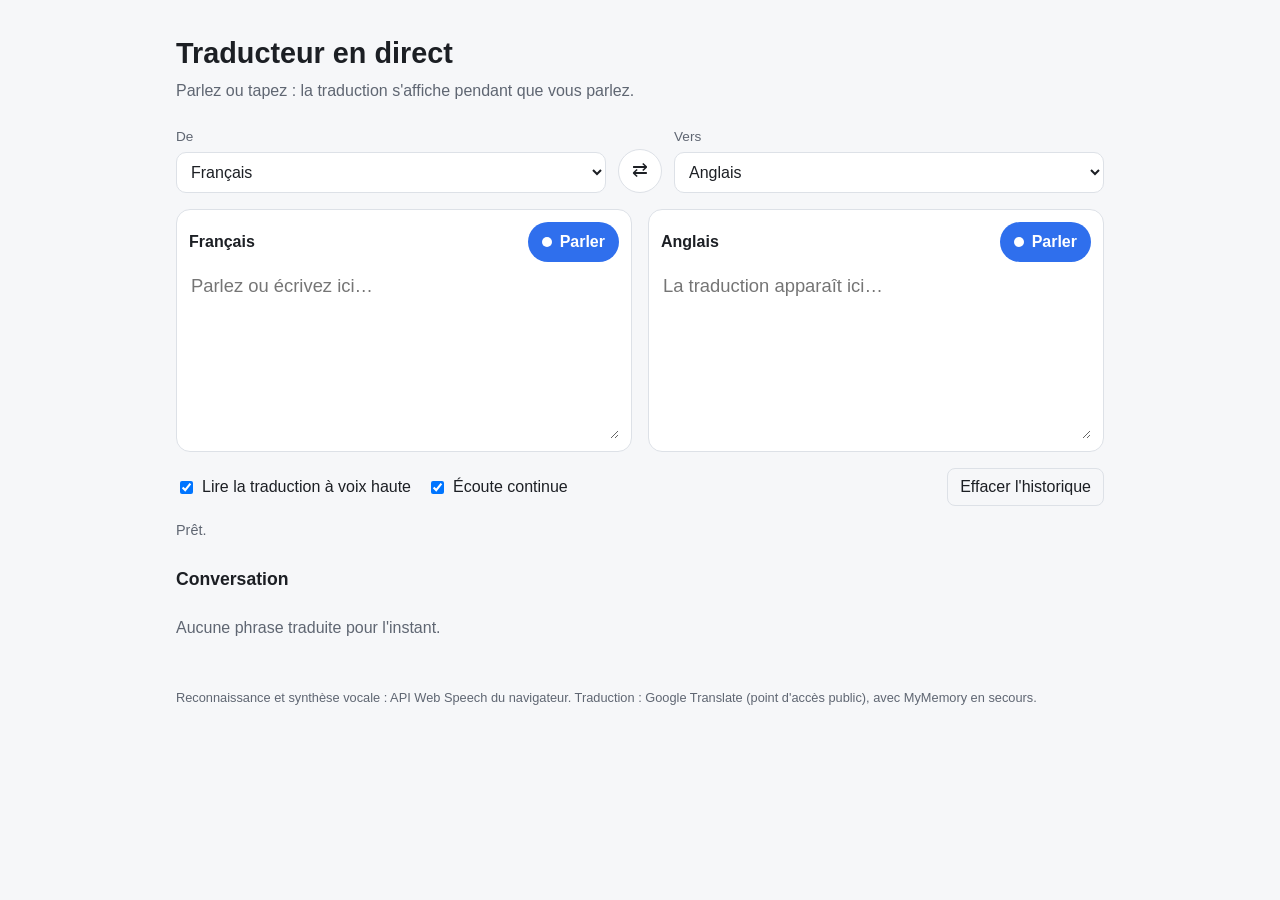
==== traducteur/index.html @ 32441338 "Ajout d'une application de traduction vocale en direct Application web statique (HTML/CSS/JS) : reco" ====
<!DOCTYPE html>
<html lang="fr">
<head>
  <meta charset="UTF-8">
  <meta name="viewport" content="width=device-width, initial-scale=1">
  <title>Traducteur en direct</title>
  <meta name="description" content="Parlez, l'application transcrit et traduit en temps réel, puis lit la traduction à voix haute.">
  <link rel="stylesheet" href="style.css">
</head>
<body>
  <header class="top">
    <h1>Traducteur en direct</h1>
    <p class="subtitle">Parlez ou tapez : la traduction s'affiche pendant que vous parlez.</p>
  </header>

  <main>
    <div id="support-warning" class="warning" hidden>
      La reconnaissance vocale n'est pas disponible dans ce navigateur.
      Utilisez Chrome, Edge ou Safari. La saisie au clavier reste possible.
    </div>

    <section class="langs" aria-label="Choix des langues">
      <label>
        <span>De</span>
        <select id="lang-a"></select>
      </label>
      <button id="swap" class="icon-btn" type="button" title="Inverser les langues" aria-label="Inverser les langues">⇄</button>
      <label>
        <span>Vers</span>
        <select id="lang-b"></select>
      </label>
    </section>

    <section class="panels">
      <div class="panel">
        <div class="panel-head">
          <span class="panel-title" id="title-a">Français</span>
          <button id="mic-a" class="mic" type="button" aria-pressed="false">
            <span class="dot"></span><span class="mic-label">Parler</span>
          </button>
        </div>
        <textarea id="text-a" placeholder="Parlez ou écrivez ici…" rows="6"></textarea>
      </div>

      <div class="panel">
        <div class="panel-head">
          <span class="panel-title" id="title-b">Anglais</span>
          <button id="mic-b" class="mic" type="button" aria-pressed="false">
            <span class="dot"></span><span class="mic-label">Parler</span>
          </button>
        </div>
        <textarea id="text-b" placeholder="La traduction apparaît ici…" rows="6"></textarea>
      </div>
    </section>

    <section class="options">
      <label class="toggle"><input type="checkbox" id="auto-speak" checked> Lire la traduction à voix haute</label>
      <label class="toggle"><input type="checkbox" id="continuous" checked> Écoute continue</label>
      <button id="clear" type="button" class="ghost">Effacer l'historique</button>
    </section>

    <p id="status" class="status" role="status" aria-live="polite">Prêt.</p>

    <section class="history-wrap">
      <h2>Conversation</h2>
      <ol id="history" class="history"></ol>
      <p id="history-empty" class="empty">Aucune phrase traduite pour l'instant.</p>
    </section>
  </main>

  <footer class="foot">
    Reconnaissance et synthèse vocale : API Web Speech du navigateur. Traduction : Google Translate (point d'accès public), avec MyMemory en secours.
  </footer>

  <script src="app.js"></script>
</body>
</html>
---- traducteur/style.css ----
:root {
  --bg: #f6f7f9;
  --surface: #ffffff;
  --text: #1c1f24;
  --muted: #5f6672;
  --border: #dde1e7;
  --accent: #2f6fed;
  --accent-text: #ffffff;
  --live: #d93838;
  --warn-bg: #fff4e0;
  --warn-text: #7a4b00;
}

@media (prefers-color-scheme: dark) {
  :root {
    --bg: #121418;
    --surface: #1c1f25;
    --text: #e8eaee;
    --muted: #9aa1ad;
    --border: #2e333c;
    --accent: #5b8ff5;
    --accent-text: #0d1117;
    --live: #f06262;
    --warn-bg: #3a2c12;
    --warn-text: #f3cf8f;
  }
}

* { box-sizing: border-box; }

body {
  margin: 0;
  font-family: -apple-system, BlinkMacSystemFont, "Segoe UI", Roboto, sans-serif;
  background: var(--bg);
  color: var(--text);
  line-height: 1.5;
}

main, .top, .foot {
  max-width: 960px;
  margin: 0 auto;
  padding: 0 16px;
}

.top { padding-top: 32px; }
.top h1 { margin: 0; font-size: 1.8rem; }
.subtitle { margin: 4px 0 24px; color: var(--muted); }

.warning {
  background: var(--warn-bg);
  color: var(--warn-text);
  padding: 12px 16px;
  border-radius: 10px;
  margin-bottom: 16px;
}

.langs {
  display: flex;
  align-items: end;
  gap: 12px;
  margin-bottom: 16px;
}
.langs label { flex: 1; min-width: 0; display: flex; flex-direction: column; gap: 4px; }
.langs span { font-size: 0.85rem; color: var(--muted); }

select, textarea, button { font: inherit; color: inherit; }

select {
  width: 100%;
  padding: 10px;
  border: 1px solid var(--border);
  border-radius: 10px;
  background: var(--surface);
}

.icon-btn {
  width: 44px;
  height: 44px;
  border: 1px solid var(--border);
  border-radius: 50%;
  background: var(--surface);
  cursor: pointer;
  font-size: 1.2rem;
}

.panels {
  display: grid;
  grid-template-columns: 1fr 1fr;
  gap: 16px;
}

.panel {
  background: var(--surface);
  border: 1px solid var(--border);
  border-radius: 14px;
  padding: 12px;
  display: flex;
  flex-direction: column;
  gap: 8px;
}

.panel-head {
  display: flex;
  justify-content: space-between;
  align-items: center;
}
.panel-title { font-weight: 600; }

textarea {
  width: 100%;
  resize: vertical;
  border: none;
  outline: none;
  background: transparent;
  font-size: 1.15rem;
  min-height: 140px;
}

.mic {
  display: inline-flex;
  align-items: center;
  gap: 8px;
  padding: 8px 14px;
  border-radius: 999px;
  border: none;
  background: var(--accent);
  color: var(--accent-text);
  cursor: pointer;
  font-weight: 600;
}
.mic .dot {
  width: 10px;
  height: 10px;
  border-radius: 50%;
  background: currentColor;
}
.mic.listening { background: var(--live); }
.mic.listening .dot { animation: pulse 1s infinite; }
.mic:disabled { opacity: 0.5; cursor: not-allowed; }

@keyframes pulse {
  0%, 100% { opacity: 1; transform: scale(1); }
  50% { opacity: 0.3; transform: scale(1.4); }
}

.options {
  display: flex;
  flex-wrap: wrap;
  gap: 16px;
  align-items: center;
  margin: 16px 0 8px;
}
.toggle { display: inline-flex; gap: 6px; align-items: center; cursor: pointer; }

.ghost {
  margin-left: auto;
  background: none;
  border: 1px solid var(--border);
  border-radius: 8px;
  padding: 6px 12px;
  cursor: pointer;
}

.status { color: var(--muted); font-size: 0.9rem; min-height: 1.5em; }

.history-wrap h2 { font-size: 1.1rem; margin: 24px 0 8px; }
.history { list-style: none; padding: 0; margin: 0; display: flex; flex-direction: column; gap: 8px; }
.history li {
  background: var(--surface);
  border: 1px solid var(--border);
  border-radius: 12px;
  padding: 10px 14px;
  display: grid;
  grid-template-columns: 1fr auto;
  gap: 2px 12px;
}
.history li.from-b { border-left: 4px solid var(--accent); }
.history li.from-a { border-left: 4px solid var(--muted); }
.history .src { color: var(--muted); font-size: 0.9rem; }
.history .dst { font-size: 1.05rem; }
.history .replay {
  grid-row: 1 / span 2;
  grid-column: 2;
  align-self: center;
  background: none;
  border: 1px solid var(--border);
  border-radius: 8px;
  cursor: pointer;
  padding: 4px 10px;
}
.empty { color: var(--muted); }

.foot { color: var(--muted); font-size: 0.8rem; padding: 32px 16px; }

@media (max-width: 640px) {
  .panels { grid-template-columns: 1fr; }
  .top h1 { font-size: 1.5rem; }
  .ghost { margin-left: 0; }
}
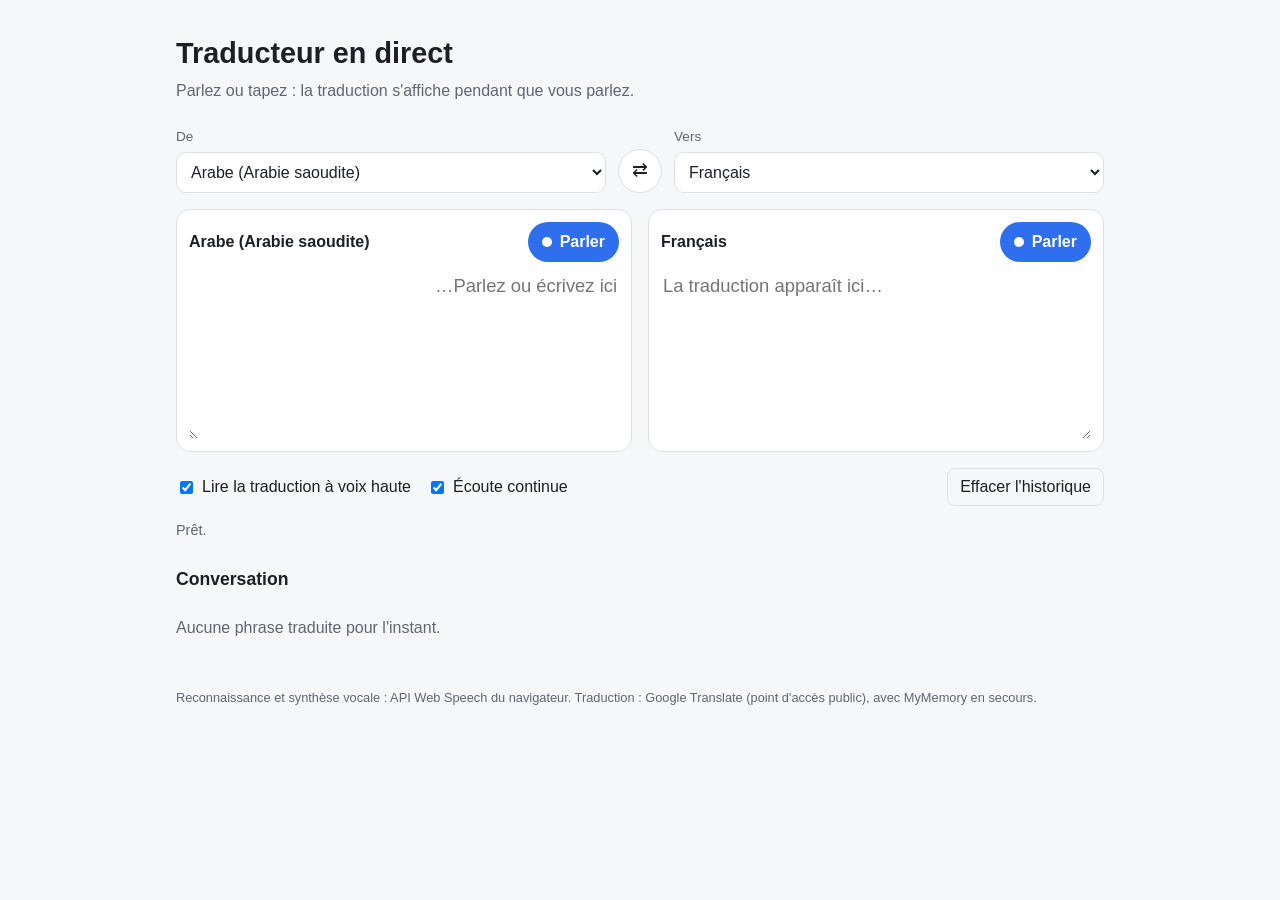
==== commit bb4fada3: "Arabe (Arabie saoudite) vers français par défaut Langues par défaut ar-SA -> fr, affichage de droite" ====
--- a/traducteur/index.html
+++ b/traducteur/index.html
@@ -34,7 +34,7 @@
     <section class="panels">
       <div class="panel">
         <div class="panel-head">
-          <span class="panel-title" id="title-a">Français</span>
+          <span class="panel-title" id="title-a">Arabe (Arabie saoudite)</span>
           <button id="mic-a" class="mic" type="button" aria-pressed="false">
             <span class="dot"></span><span class="mic-label">Parler</span>
           </button>
@@ -44,7 +44,7 @@
 
       <div class="panel">
         <div class="panel-head">
-          <span class="panel-title" id="title-b">Anglais</span>
+          <span class="panel-title" id="title-b">Français</span>
           <button id="mic-b" class="mic" type="button" aria-pressed="false">
             <span class="dot"></span><span class="mic-label">Parler</span>
           </button>
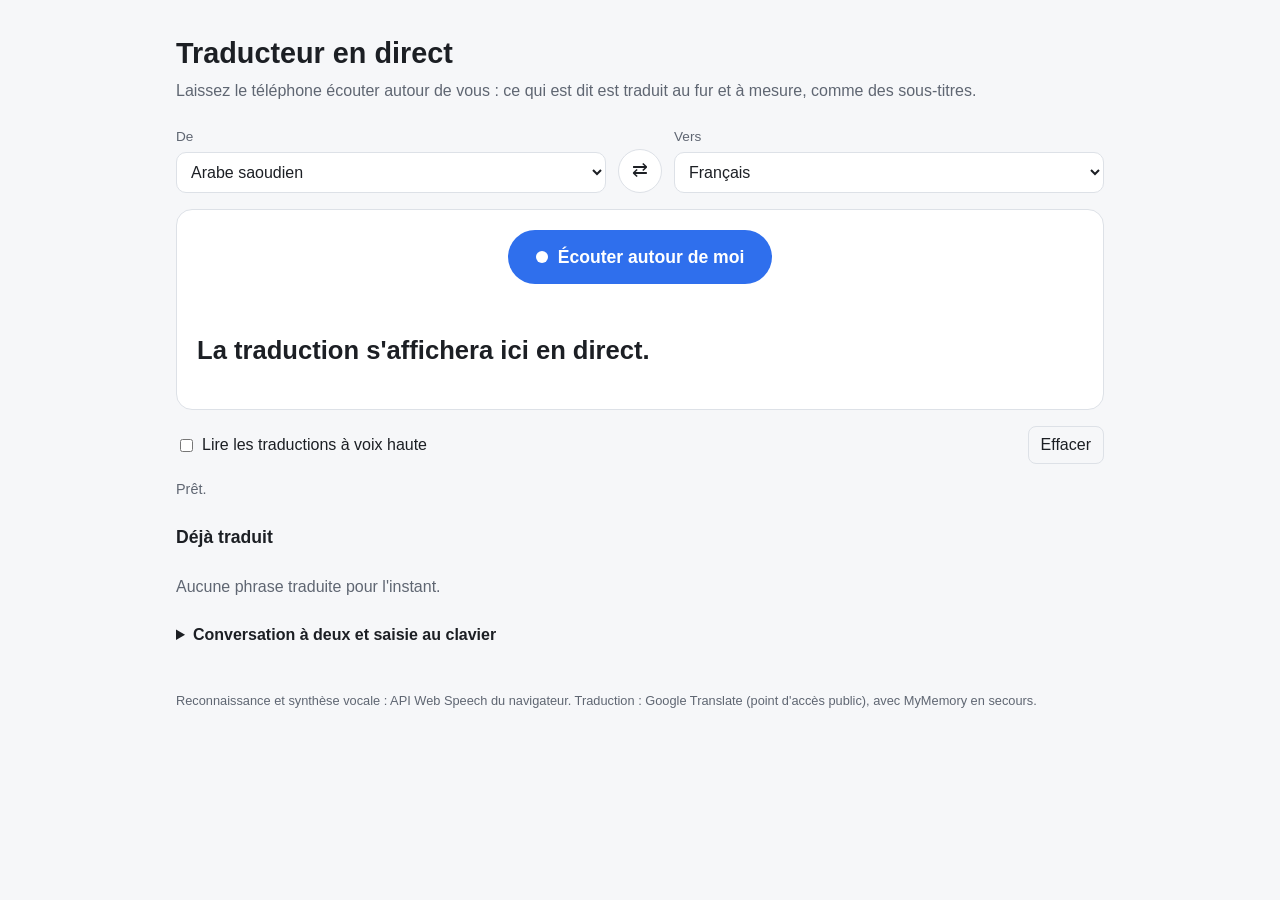
==== commit 8e572e9e: "Mode écoute : sous-titres traduits en direct de ce qui se dit autour - Grand bouton « Écouter autour" ====
--- a/traducteur/index.html
+++ b/traducteur/index.html
@@ -10,7 +10,7 @@
 <body>
   <header class="top">
     <h1>Traducteur en direct</h1>
-    <p class="subtitle">Parlez ou tapez : la traduction s'affiche pendant que vous parlez.</p>
+    <p class="subtitle">Laissez le téléphone écouter autour de vous : ce qui est dit est traduit au fur et à mesure, comme des sous-titres.</p>
   </header>
 
   <main>
@@ -31,10 +31,33 @@
       </label>
     </section>
 
+    <section class="live-card" aria-label="Sous-titres en direct">
+      <button id="listen" class="listen" type="button" aria-pressed="false">
+        <span class="dot"></span><span id="listen-label">Écouter autour de moi</span>
+      </button>
+      <p id="live-src" class="live-src" dir="auto"></p>
+      <p id="live-dst" class="live-dst" dir="auto">La traduction s'affichera ici en direct.</p>
+    </section>
+
+    <section class="options">
+      <label class="toggle"><input type="checkbox" id="auto-speak"> Lire les traductions à voix haute</label>
+      <button id="clear" type="button" class="ghost">Effacer</button>
+    </section>
+
+    <p id="status" class="status" role="status" aria-live="polite">Prêt.</p>
+
+    <section class="history-wrap">
+      <h2>Déjà traduit</h2>
+      <ol id="history" class="history"></ol>
+      <p id="history-empty" class="empty">Aucune phrase traduite pour l'instant.</p>
+    </section>
+
+    <details class="convo">
+      <summary>Conversation à deux et saisie au clavier</summary>
     <section class="panels">
       <div class="panel">
         <div class="panel-head">
-          <span class="panel-title" id="title-a">Arabe (Arabie saoudite)</span>
+          <span class="panel-title" id="title-a">Arabe saoudien</span>
           <button id="mic-a" class="mic" type="button" aria-pressed="false">
             <span class="dot"></span><span class="mic-label">Parler</span>
           </button>
@@ -53,19 +76,7 @@
       </div>
     </section>
 
-    <section class="options">
-      <label class="toggle"><input type="checkbox" id="auto-speak" checked> Lire la traduction à voix haute</label>
-      <label class="toggle"><input type="checkbox" id="continuous" checked> Écoute continue</label>
-      <button id="clear" type="button" class="ghost">Effacer l'historique</button>
-    </section>
-
-    <p id="status" class="status" role="status" aria-live="polite">Prêt.</p>
-
-    <section class="history-wrap">
-      <h2>Conversation</h2>
-      <ol id="history" class="history"></ol>
-      <p id="history-empty" class="empty">Aucune phrase traduite pour l'instant.</p>
-    </section>
+    </details>
   </main>
 
   <footer class="foot">
--- a/traducteur/style.css
+++ b/traducteur/style.css
@@ -83,6 +83,39 @@
   font-size: 1.2rem;
 }
 
+.live-card {
+  background: var(--surface);
+  border: 1px solid var(--border);
+  border-radius: 16px;
+  padding: 20px;
+  display: flex;
+  flex-direction: column;
+  gap: 12px;
+}
+.listen {
+  align-self: center;
+  display: inline-flex;
+  align-items: center;
+  gap: 10px;
+  padding: 14px 28px;
+  border-radius: 999px;
+  border: none;
+  background: var(--accent);
+  color: var(--accent-text);
+  font-size: 1.1rem;
+  font-weight: 700;
+  cursor: pointer;
+}
+.listen .dot { width: 12px; height: 12px; border-radius: 50%; background: currentColor; }
+.listen.listening { background: var(--live); }
+.listen.listening .dot { animation: pulse 1s infinite; }
+.listen:disabled { opacity: 0.5; cursor: not-allowed; }
+.live-src { margin: 0; color: var(--muted); font-size: 1.05rem; min-height: 1.5em; }
+.live-dst { margin: 0; font-size: 1.6rem; font-weight: 600; line-height: 1.35; min-height: 2.2em; }
+
+.convo { margin-top: 24px; }
+.convo summary { cursor: pointer; font-weight: 600; margin-bottom: 12px; }
+
 .panels {
   display: grid;
   grid-template-columns: 1fr 1fr;
